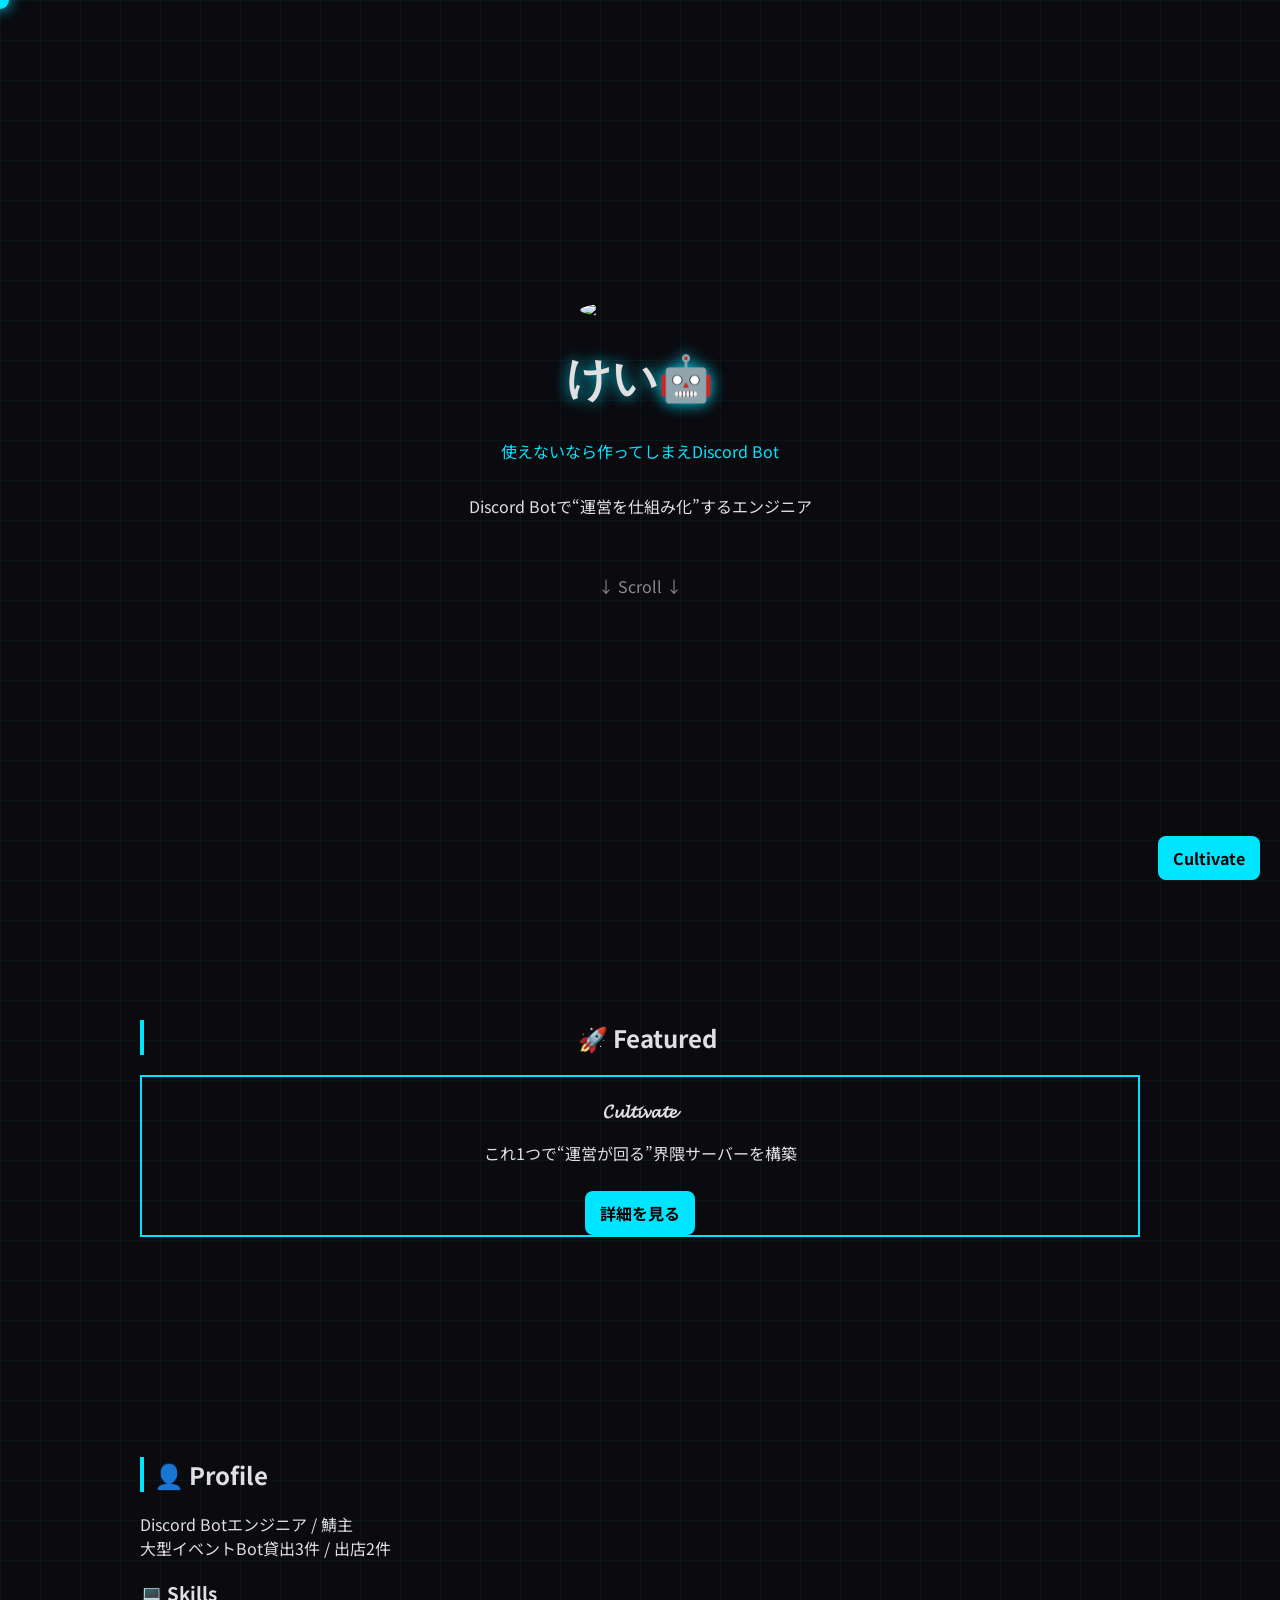
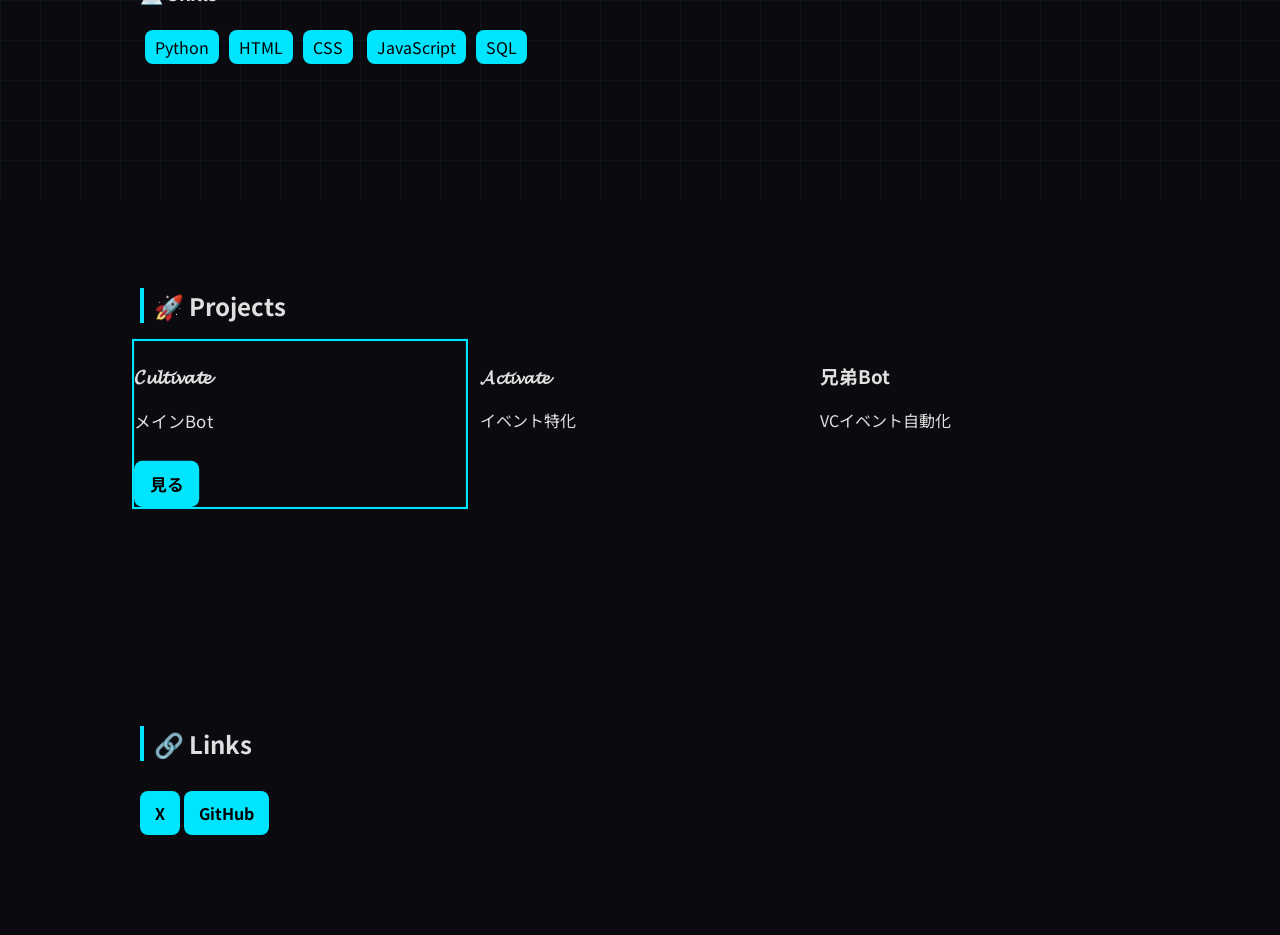
==== index.html @ 9196711a "first commit" ====
<!DOCTYPE html>
<html lang="ja">
<head>
<meta charset="UTF-8">
<meta name="viewport" content="width=device-width, initial-scale=1.0">
<title>けい🤖 Portfolio</title>

<link href="https://fonts.googleapis.com/css2?family=Orbitron:wght@400;700&family=Noto+Sans+JP&display=swap" rel="stylesheet">

<style>
body{
  margin:0;
  font-family:'Noto Sans JP',sans-serif;
  background:#0a0a0f;
  color:#e0e0e0;
  overflow-x:hidden;
  cursor:none;
  opacity:0;
  transition:0.6s;
}

body.fade-in{
  opacity:1;
}

/* カーソル */
.cursor{
  position:fixed;
  width:18px;height:18px;
  border-radius:50%;
  background:#00e5ff;
  pointer-events:none;
  transform:translate(-50%,-50%);
  z-index:9999;
  box-shadow:0 0 15px #00e5ff;
}

/* 背景 */
body::before{
  content:"";
  position:fixed;
  width:200%;height:200%;
  background:
    linear-gradient(rgba(0,229,255,0.05) 1px, transparent 1px),
    linear-gradient(90deg, rgba(0,229,255,0.05) 1px, transparent 1px);
  background-size:40px 40px;
  animation:gridMove 20s linear infinite;
  z-index:-1;
}

@keyframes gridMove{
  to{transform:translate(-40px,-40px);}
}

body::after {
  content: "";
  position: fixed;
  width: 100%;
  height: 100%;
  background:
    radial-gradient(circle at 20% 30%, rgba(0,229,255,0.15) 2px, transparent 3px),
    radial-gradient(circle at 70% 60%, rgba(0,229,255,0.15) 2px, transparent 3px);
  background-size: 200px 200px;
  animation: nodeMove 20s linear infinite;
  pointer-events: none;
  z-index: -1;
}

@keyframes nodeMove {
  from { transform: translate(0,0); }
  to { transform: translate(-100px,-100px); }
}

body.fade-out{
  opacity:0;
  transition:0.5s;
}

#loader{
  position:fixed;
  width:100%;
  height:100%;
  background:#0a0a0f;
  display:flex;
  justify-content:center;
  align-items:center;
  z-index:99999;
}

.loader-text{
  font-family:'Orbitron';
  font-size:2rem;
  color:#00e5ff;
  letter-spacing:3px;
  animation:glitch 1.2s infinite;
}

@keyframes glitch{
  0%{opacity:1;}
  50%{opacity:0.4; transform:translateX(2px);}
  100%{opacity:1;}
}

/* header */
header{
  height:100vh;
  display:flex;
  flex-direction:column;
  justify-content:center;
  align-items:center;
  text-align:center;
}

header img{
  width:120px;
  border-radius:50%;
  animation:float 4s infinite;
}

@keyframes float{
  50%{transform:translateY(-10px);}
}

h1{
  font-family:'Orbitron';
  font-size:2.8rem;
  text-shadow:0 0 15px #00e5ff;
}

.tagline{
  color:#00e5ff;
  margin-bottom:15px;
}

.scroll{
  margin-top:40px;
  opacity:0.6;
  animation:fade 2s infinite;
}

@keyframes fade{
  50%{opacity:1;transform:translateY(10px);}
}

/* セクション */
section{
  max-width:1000px;
  margin:auto;
  padding:100px 20px;
  opacity:0;
  transform:translateY(40px);
  transition:0.8s;
}

section:nth-child(odd){
  transform: translateY(60px);
}

section:nth-child(even){
  transform: translateY(100px);
}

section.active{
  opacity:1;
  transform:none;
}

h2{
  border-left:4px solid #00e5ff;
  padding-left:10px;
}

/* カード */
.grid{
  display:grid;
  grid-template-columns:repeat(auto-fit,minmax(250px,1fr));
  gap:20px;
}

.card {
  position: relative;
  overflow: hidden;
}

.card::before {
  content: "";
  position: absolute;
  inset: 0;
  background: linear-gradient(120deg, transparent, rgba(0,229,255,0.3), transparent);
  opacity: 0;
  transition: 0.4s;
}

.card:hover::before {
  opacity: 1;
}

.card:hover {
  transform: translateY(-8px) scale(1.03);
  box-shadow: 0 0 30px rgba(0,229,255,0.5);
}

/* メインプロジェクト強調 */
.main{
  border:2px solid #00e5ff;
  transform:scale(1.05);
}

/* ボタン */
.btn{
  display:inline-block;
  margin-top:10px;
  padding:10px 15px;
  background:#00e5ff;
  color:#000;
  border-radius:8px;
  text-decoration:none;
  font-weight:bold;
}

.btn:hover{
  box-shadow:0 0 15px #00e5ff;
}

/* skills */
.skills span{
  background:#00e5ff;
  color:#000;
  padding:5px 10px;
  margin:5px;
  border-radius:8px;
  display:inline-block;
}

/* Cultivate強調セクション */
.highlight{
  text-align:center;
}

.highlight .card{
  border:2px solid #00e5ff;
}

/* 固定CTA */
.fixed-cta{
  position:fixed;
  bottom:20px;
  right:20px;
}

#progress-bar{
  position:fixed;
  top:0;
  left:0;
  height:3px;
  width:0%;
  background:#00e5ff;
  z-index:9999;
  box-shadow:0 0 10px #00e5ff;
}
</style>
</head>

<body>
<div id="loader">
  <div class="loader-text">Cultivate</div>
</div>
<div id="progress-bar"></div>

<div class="cursor" id="cursor"></div>

<header>
  <img src="https://i.gyazo.com/8d2c62aa85e501cea1fd8e891ad1ec3b.gif">
  <h1>けい🤖</h1>

  <div class="tagline" id="typing"></div>

  <p>Discord Botで“運営を仕組み化”するエンジニア</p>

  <div class="scroll">↓ Scroll ↓</div>
</header>

<!-- 🔥 Cultivate最優先 -->
<section class="highlight">
  <h2>🚀 Featured</h2>

  <div class="card">
    <h3>𝓒𝓾𝓵𝓽𝓲𝓿𝓪𝓽𝓮</h3>
    <p>これ1つで“運営が回る”界隈サーバーを構築</p>
    <a class="btn" href="cultivate.html">詳細を見る</a>
  </div>
</section>

<section>
  <h2>👤 Profile</h2>

  <div class="card">
    Discord Botエンジニア / 鯖主<br>
    大型イベントBot貸出3件 / 出店2件
  </div>

  <div class="card skills">
    <h3>💻 Skills</h3>
    <span>Python</span><span>HTML</span><span>CSS</span>
    <span>JavaScript</span><span>SQL</span>
  </div>
</section>

<section>
  <h2>🚀 Projects</h2>

  <div class="grid">
    <div class="card main">
      <h3>𝓒𝓾𝓵𝓽𝓲𝓿𝓪𝓽𝓮</h3>
      <p>メインBot</p>
      <a class="btn" href="cultivate.html">見る</a>
    </div>

    <div class="card">
      <h3>𝓐𝓬𝓽𝓲𝓿𝓪𝓽𝓮</h3>
      <p>イベント特化</p>
    </div>

    <div class="card">
      <h3>兄弟Bot</h3>
      <p>VCイベント自動化</p>
    </div>
  </div>
</section>

<section>
  <h2>🔗 Links</h2>

  <div class="card">
    <a class="btn" href="https://x.com/hashimotok0808" target="_blank">X</a>
    <a class="btn" href="https://github.com/hashimotok-mp/" target="_blank">GitHub</a>
  </div>
</section>

<div class="fixed-cta">
  <a href="cultivate.html" class="btn">Cultivate</a>
</div>

<script>
// カーソル
const cursor = document.getElementById('cursor');
document.addEventListener('mousemove', e=>{
  cursor.style.left=e.clientX+'px';
  cursor.style.top=e.clientY+'px';
});

// タイピング
const text="使えないなら作ってしまえDiscord Bot";
let i=0;
function typing(){
  if(i<text.length){
    document.getElementById("typing").innerHTML+=text[i];
    i++;
    setTimeout(typing,40);
  }
}
typing();

// スクロール表示
const sections=document.querySelectorAll("section");
const observer=new IntersectionObserver(e=>{
 e.forEach(el=>{
  if(el.isIntersecting) el.target.classList.add("active");
 });
});
sections.forEach(s=>observer.observe(s));

// マウス追従グロー
document.querySelectorAll(".card").forEach(card=>{
  card.addEventListener("mousemove", e=>{
    const rect = card.getBoundingClientRect();
    const x = e.clientX - rect.left;
    const y = e.clientY - rect.top;

    card.style.background = `
      radial-gradient(circle at ${x}px ${y}px,
      rgba(0,229,255,0.15),
      rgba(18,18,26,0.8) 40%)
    `;
  });

  card.addEventListener("mouseleave", ()=>{
    card.style.background = "rgba(18,18,26,0.8)";
  });
});

// 読み込み
window.addEventListener("load", ()=>{
  setTimeout(()=>{
    document.getElementById("loader").style.opacity = "0";
    setTimeout(()=>{
      document.getElementById("loader").style.display = "none";
    },500);
  },800);
});

// ページ移動
document.querySelectorAll("a").forEach(link=>{
  link.addEventListener("click", function(e){
    const href = this.getAttribute("href");

    if(href && !href.startsWith("#") && !this.target){
      e.preventDefault();
      document.body.classList.add("fade-out");

      setTimeout(()=>{
        window.location = href;
      },400);
    }
  });
});
window.addEventListener("pageshow", ()=>{
  document.body.classList.add("fade-in");
});

// プログレスバー
window.addEventListener("scroll", ()=>{
  const scroll = window.scrollY;
  const height = document.body.scrollHeight - window.innerHeight;
  const percent = (scroll / height) * 100;
  document.getElementById("progress-bar").style.width = percent + "%";
});

window.addEventListener("scroll", ()=>{
  document.body.style.backgroundPositionY = window.scrollY * 0.3 + "px";
});

const header = document.querySelector("header");

document.addEventListener("mousemove", e=>{
  const x = (e.clientX / window.innerWidth - 0.5) * 10;
  const y = (e.clientY / window.innerHeight - 0.5) * 10;

  header.style.transform = `rotateX(${ -y }deg) rotateY(${ x }deg)`;
});
</script>

</body>
</html>
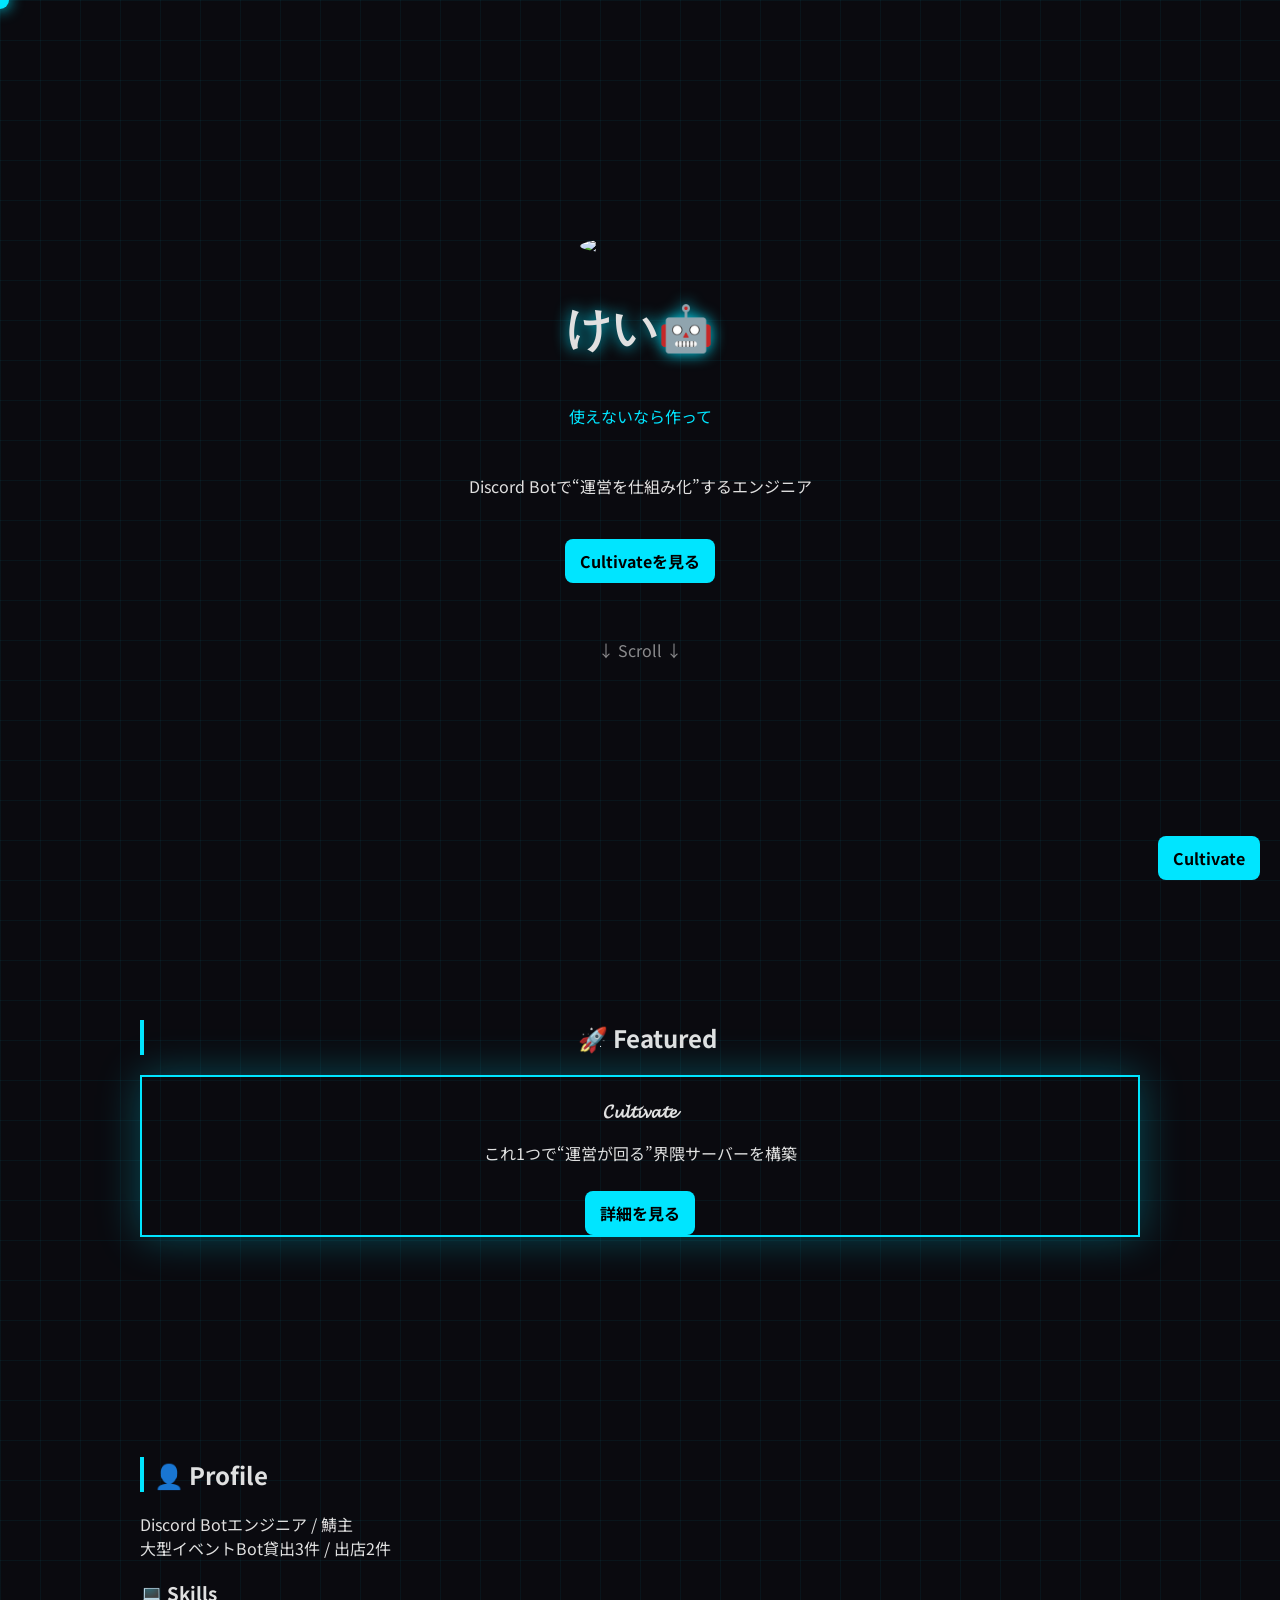
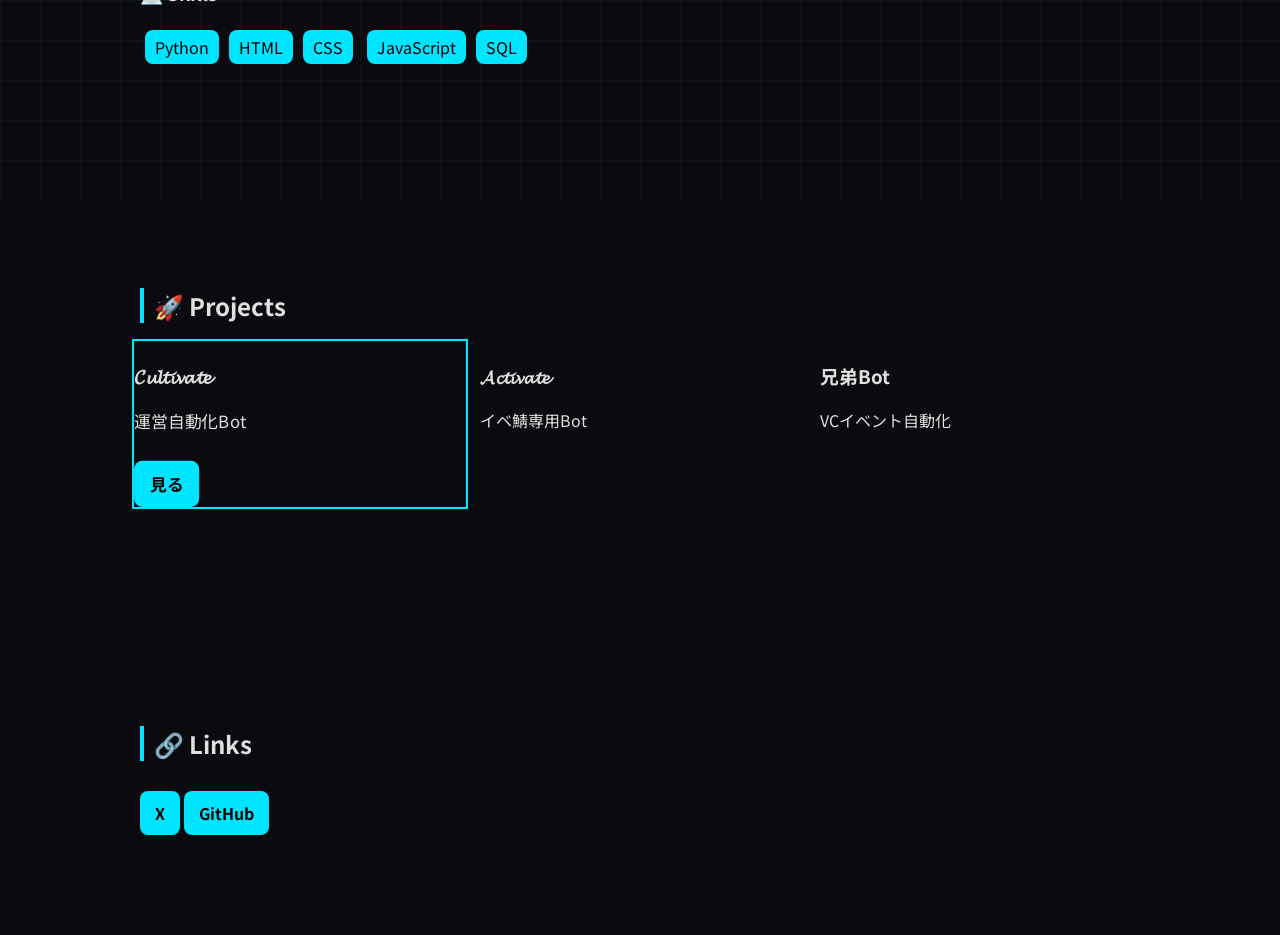
==== commit 0c1a27f5: "update" ====
--- a/index.html
+++ b/index.html
@@ -111,6 +111,10 @@
   text-align:center;
 }
 
+header {
+  gap: 15px;
+}
+
 header img{
   width:120px;
   border-radius:50%;
@@ -237,8 +241,9 @@
   text-align:center;
 }
 
-.highlight .card{
-  border:2px solid #00e5ff;
+.highlight .card {
+  border: 2px solid #00e5ff;
+  box-shadow: 0 0 40px rgba(0,229,255,0.3);
 }
 
 /* 固定CTA */
@@ -276,6 +281,8 @@
   <div class="tagline" id="typing"></div>
 
   <p>Discord Botで“運営を仕組み化”するエンジニア</p>
+  
+  <a href="cultivate.html" class="btn">Cultivateを見る</a>
 
   <div class="scroll">↓ Scroll ↓</div>
 </header>
@@ -312,13 +319,13 @@
   <div class="grid">
     <div class="card main">
       <h3>𝓒𝓾𝓵𝓽𝓲𝓿𝓪𝓽𝓮</h3>
-      <p>メインBot</p>
+      <p>運営自動化Bot</p>
       <a class="btn" href="cultivate.html">見る</a>
     </div>
 
     <div class="card">
       <h3>𝓐𝓬𝓽𝓲𝓿𝓪𝓽𝓮</h3>
-      <p>イベント特化</p>
+      <p>イベ鯖専用Bot</p>
     </div>
 
     <div class="card">
@@ -350,16 +357,23 @@
 });
 
 // タイピング
-const text="使えないなら作ってしまえDiscord Bot";
-let i=0;
-function typing(){
-  if(i<text.length){
-    document.getElementById("typing").innerHTML+=text[i];
-    i++;
-    setTimeout(typing,40);
+const text = "使えないなら作ってしまえDiscord Bot";
+let i = 0;
+
+function startTyping() {
+  i = 0;
+  document.getElementById("typing").innerHTML = "";
+
+  function typing() {
+    if (i < text.length) {
+      document.getElementById("typing").innerHTML += text.charAt(i);
+      i++;
+      setTimeout(typing, 50);
+    }
   }
-}
-typing();
+
+  typing();
+}
 
 // スクロール表示
 const sections=document.querySelectorAll("section");
@@ -392,10 +406,17 @@
 // 読み込み
 window.addEventListener("load", ()=>{
   setTimeout(()=>{
-    document.getElementById("loader").style.opacity = "0";
+    const loader = document.getElementById("loader");
+    loader.style.opacity = "0";
+
     setTimeout(()=>{
-      document.getElementById("loader").style.display = "none";
+      loader.style.display = "none";
+
+      // 🔥 ここで開始
+      setTimeout(startTyping, 300);
+
     },500);
+
   },800);
 });
 
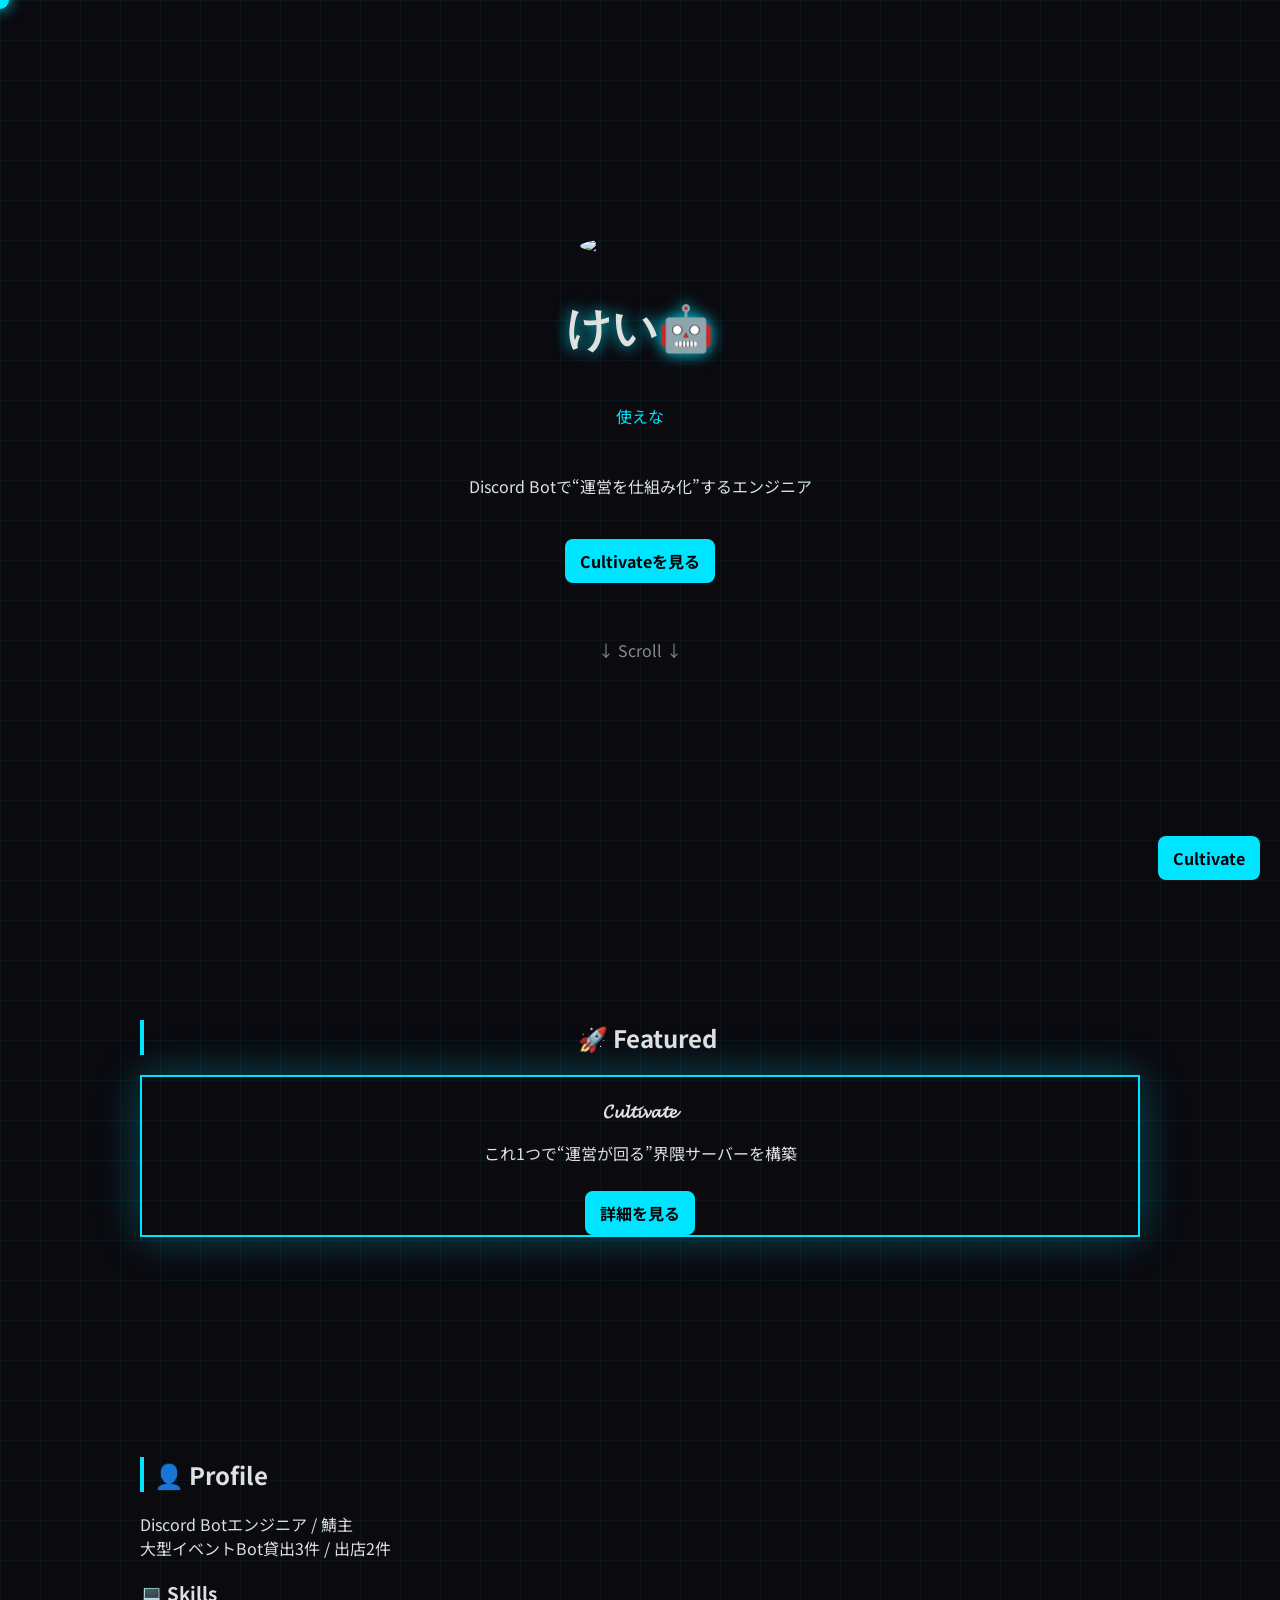
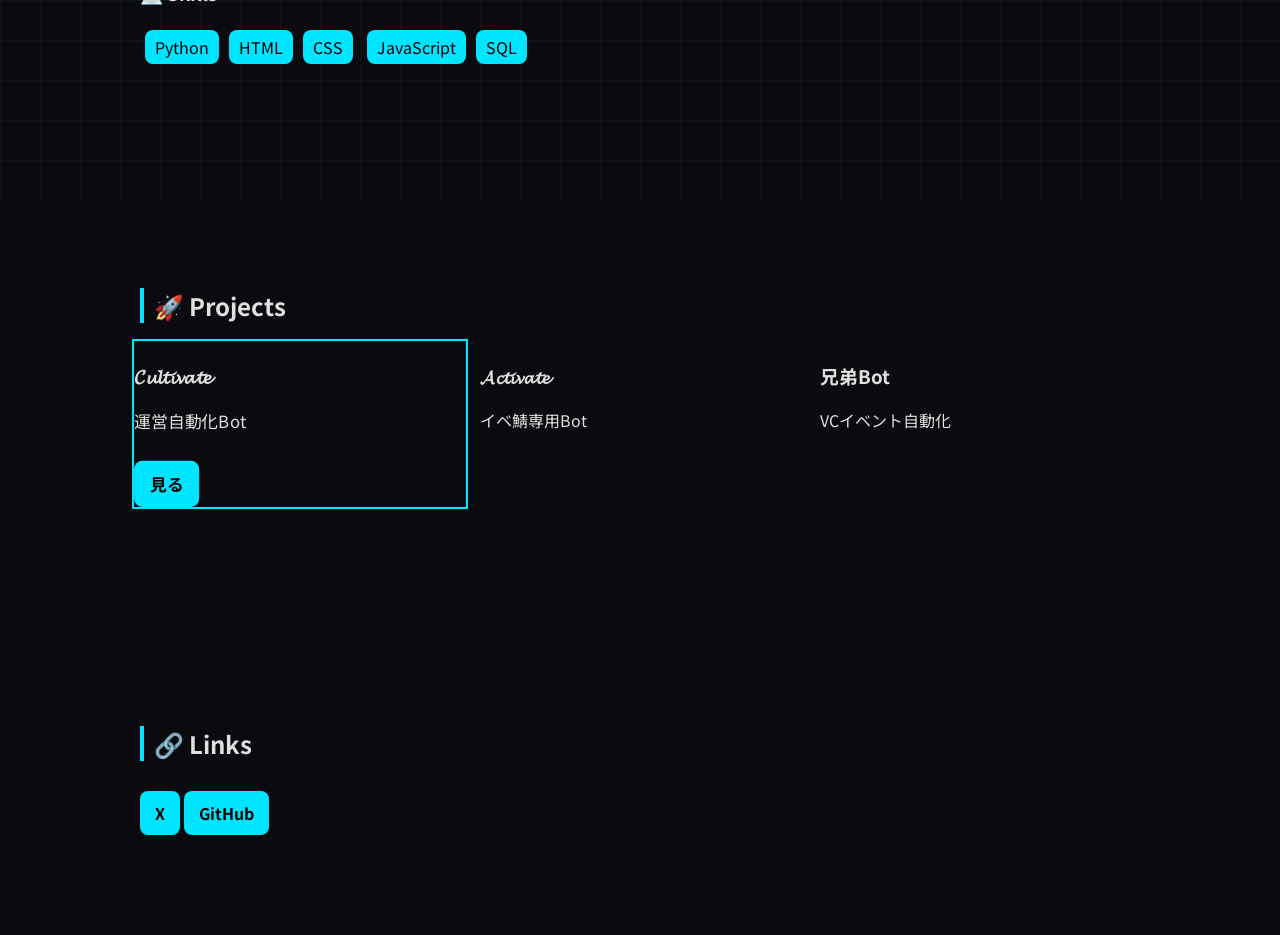
==== commit 6a484d66: "update" ====
--- a/index.html
+++ b/index.html
@@ -405,19 +405,30 @@
 
 // 読み込み
 window.addEventListener("load", ()=>{
+  const skip = sessionStorage.getItem("skipLoader");
+
+  if(skip === "true"){
+    // ローディングスキップ
+    document.getElementById("loader").style.display = "none";
+
+    sessionStorage.removeItem("skipLoader");
+
+    startTyping(); // ←忘れずに
+    return;
+  }
+
+  // 通常ローディング
   setTimeout(()=>{
     const loader = document.getElementById("loader");
     loader.style.opacity = "0";
 
     setTimeout(()=>{
       loader.style.display = "none";
-
-      // 🔥 ここで開始
       setTimeout(startTyping, 300);
-
     },500);
 
   },800);
+
 });
 
 // ページ移動
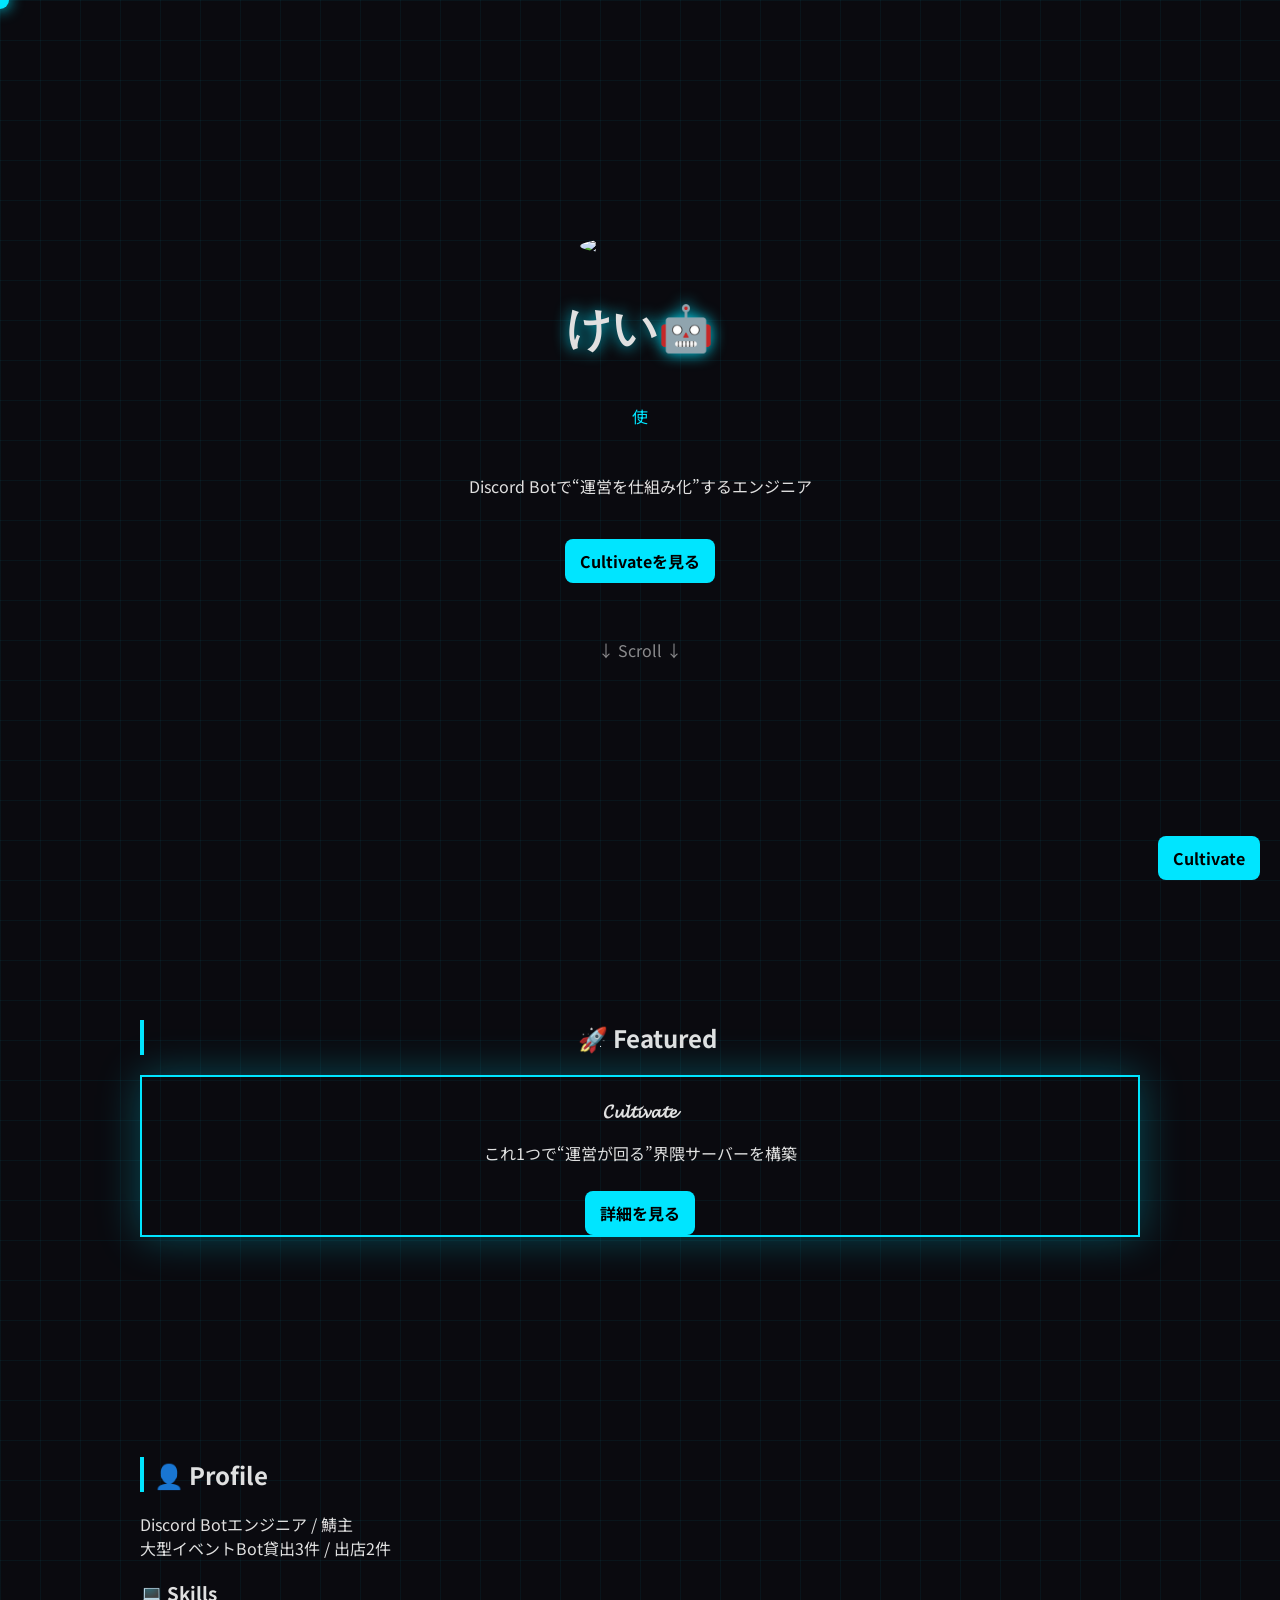
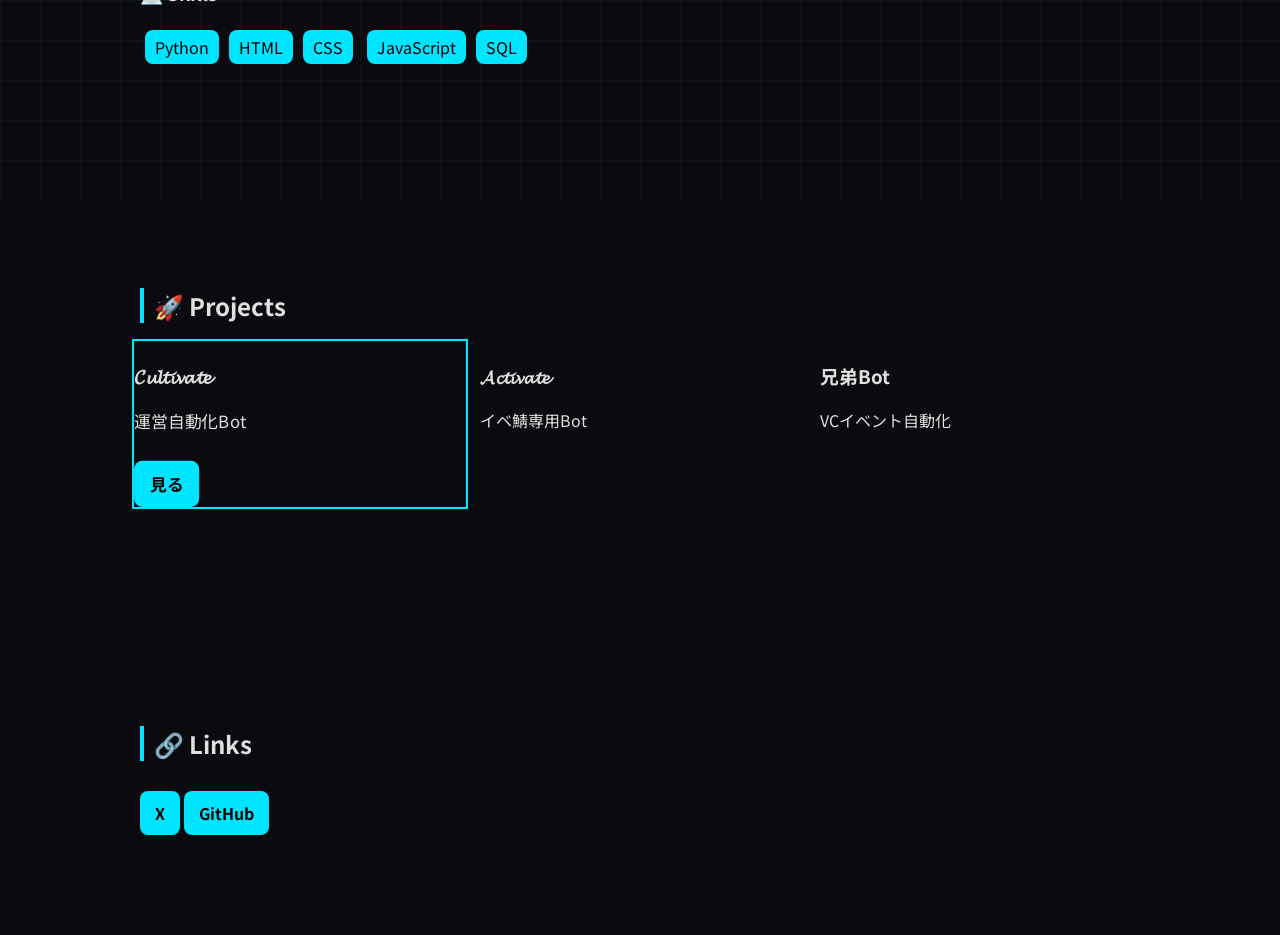
==== commit bd76d21b: "update" ====
--- a/index.html
+++ b/index.html
@@ -263,6 +263,21 @@
   z-index:9999;
   box-shadow:0 0 10px #00e5ff;
 }
+
+#page-transition{
+  position:fixed;
+  width:100%;
+  height:100%;
+  top:0;
+  left:0;
+  background:#0a0a0f; /* 初期は黒 */
+  transform:scaleY(0);
+  transform-origin:bottom;
+  transition:transform 0.5s ease;
+  z-index:99999;
+  filter: blur(10px);
+  transition: transform 0.5s ease, filter 0.5s ease;
+}
 </style>
 </head>
 
@@ -270,6 +285,7 @@
 <div id="loader">
   <div class="loader-text">Cultivate</div>
 </div>
+<div id="page-transition"></div>
 <div id="progress-bar"></div>
 
 <div class="cursor" id="cursor"></div>
@@ -438,11 +454,29 @@
 
     if(href && !href.startsWith("#") && !this.target){
       e.preventDefault();
-      document.body.classList.add("fade-out");
+
+      const overlay = document.getElementById("page-transition");
+
+      // 🔥 行き先ごとの色
+      if(href.includes("cultivate")){
+        overlay.style.background =
+          "radial-gradient(circle at 20% 20%, rgba(0, 229, 255, 0.15), transparent), " +
+          "radial-gradient(circle at 80% 80%, rgba(0, 229, 255, 0.1), transparent)";
+        
+        sessionStorage.setItem("transitionDir", "forward");
+
+      } else {
+        overlay.style.background = "#0a0a0f";
+        
+        sessionStorage.setItem("transitionDir", "back");
+      }
+
+      overlay.style.transformOrigin = "bottom";
+      overlay.style.transform = "scaleY(1)";
 
       setTimeout(()=>{
         window.location = href;
-      },400);
+      },500);
     }
   });
 });
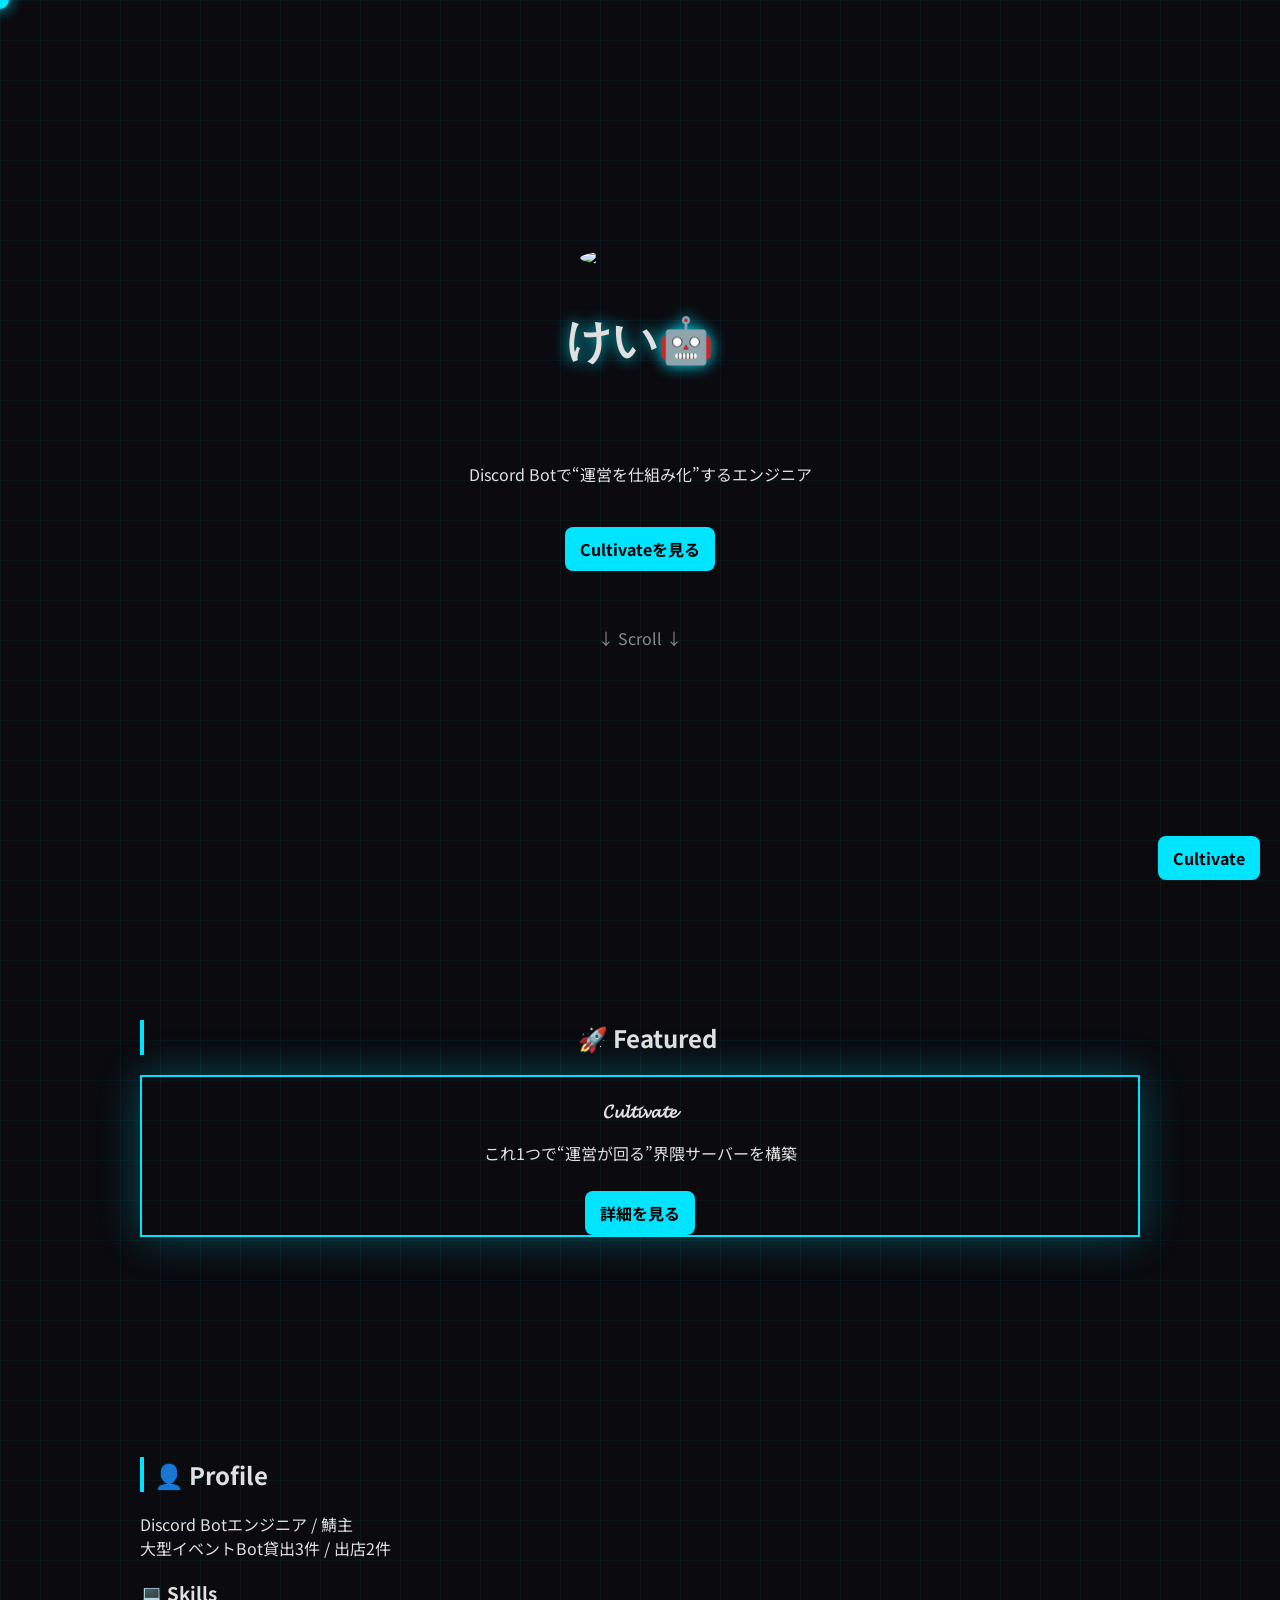
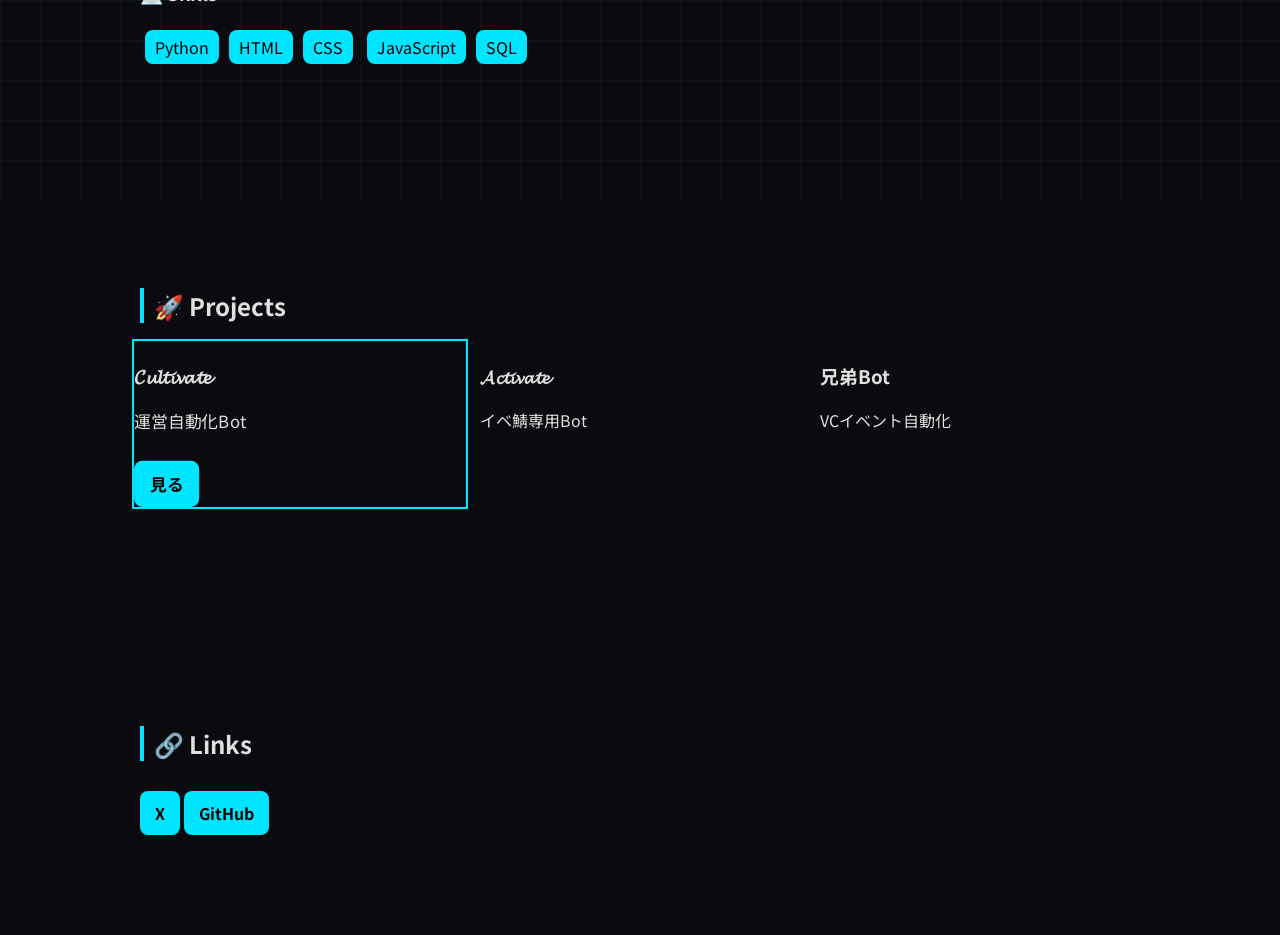
==== commit eb83768a: "update" ====
--- a/index.html
+++ b/index.html
@@ -283,7 +283,7 @@
 
 <body>
 <div id="loader">
-  <div class="loader-text">Cultivate</div>
+  <div class="loader-text">Kei Dev</div>
 </div>
 <div id="page-transition"></div>
 <div id="progress-bar"></div>
@@ -443,7 +443,7 @@
       setTimeout(startTyping, 300);
     },500);
 
-  },800);
+  },1500);
 
 });
 
